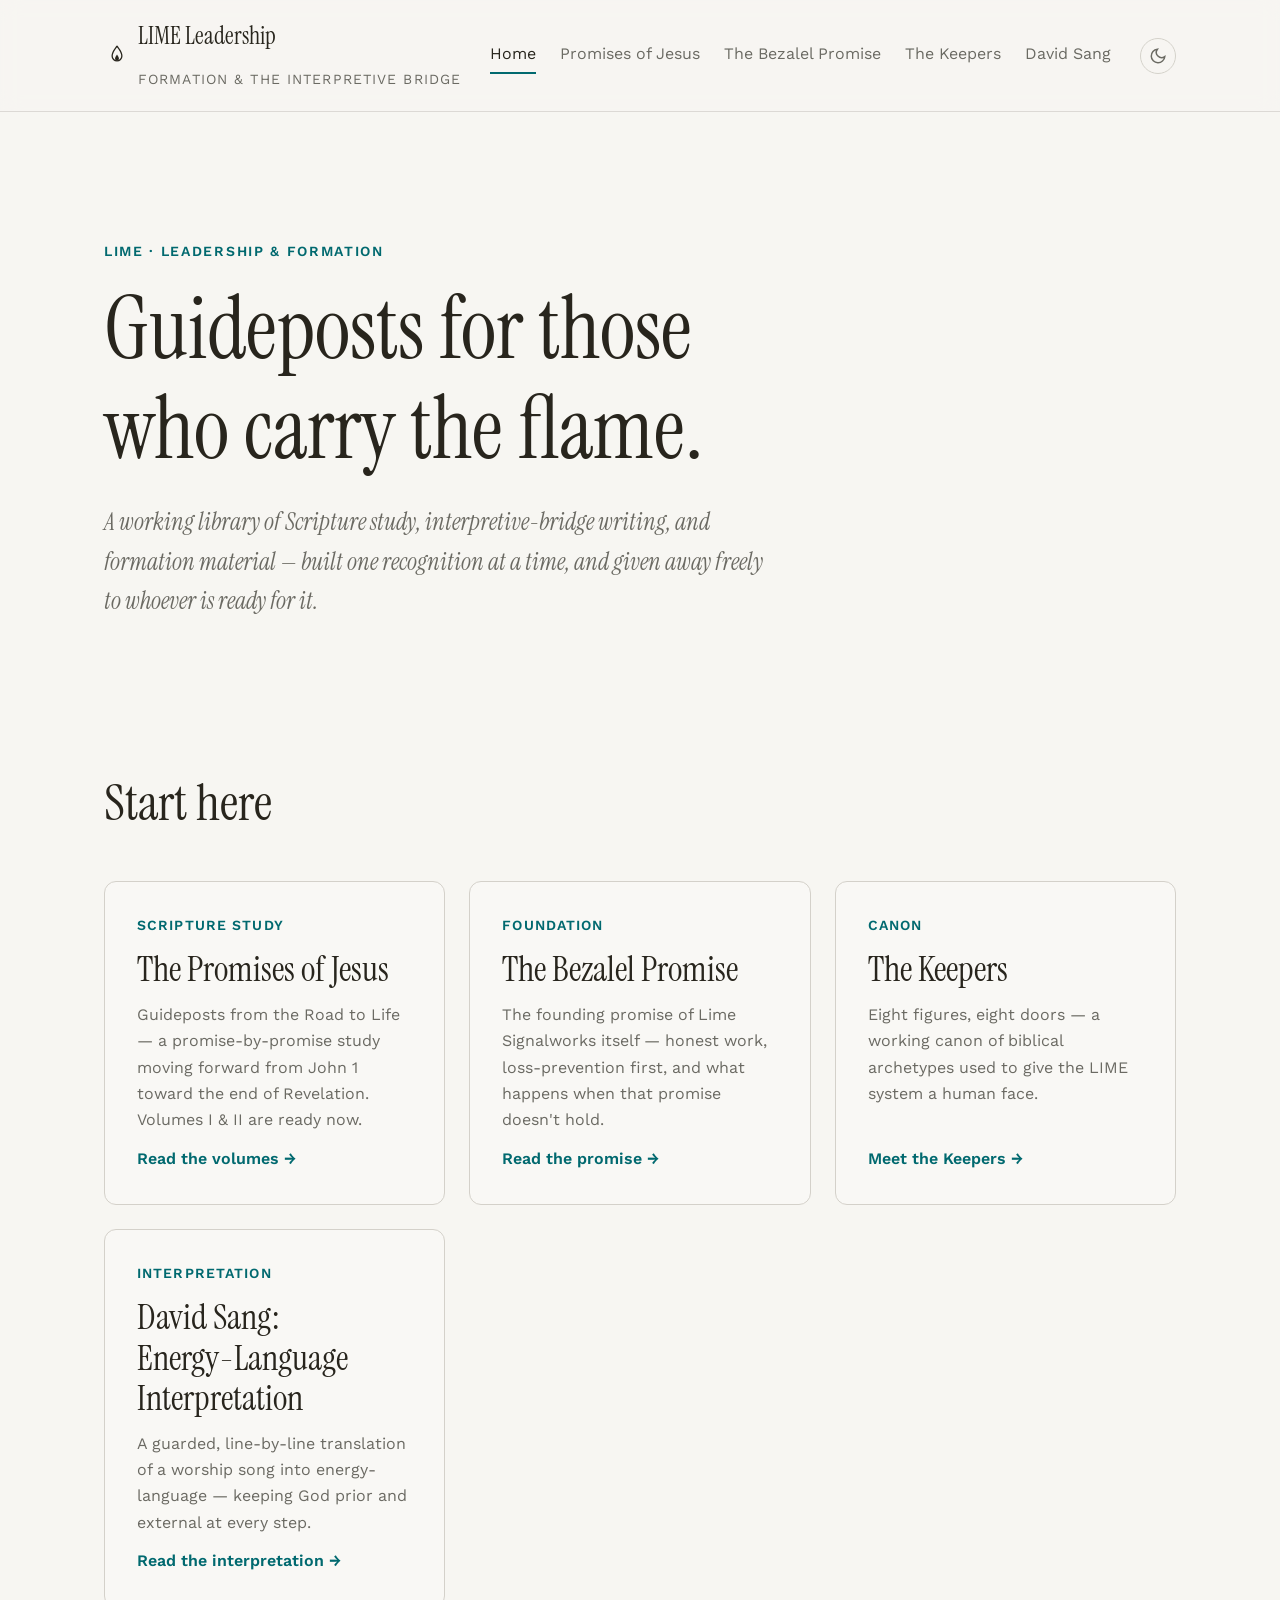
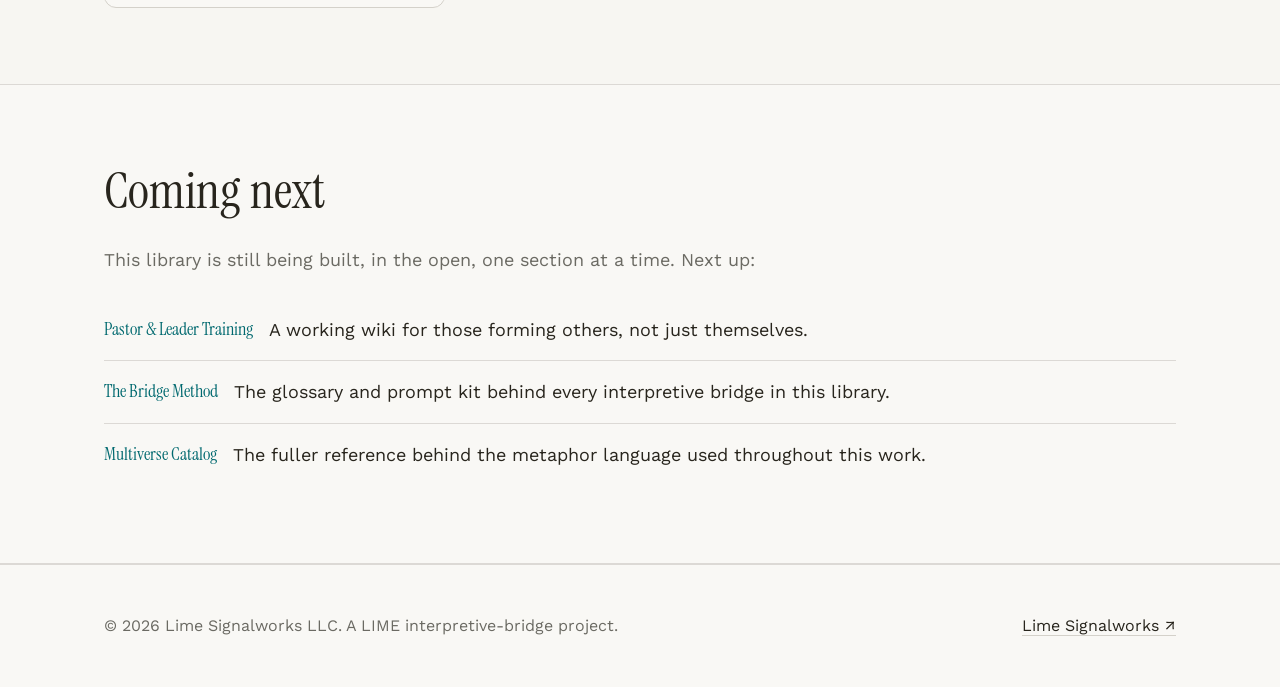
==== index.html @ a807c1ee "Initial LIME Leadership site: home, Promises of Jesus, Bezalel Promise, Keepers, David Sang interpre" ====
<!doctype html>
<html lang="en">
<head>
<meta charset="utf-8" />
<meta name="viewport" content="width=device-width, initial-scale=1" />
<title>LIME Leadership — Formation &amp; the Interpretive Bridge</title>
<meta name="description" content="A working library of Scripture study, interpretive-bridge writing, and formation material from Lime Signalworks." />
<meta name="robots" content="index, follow" />
<meta name="color-scheme" content="light dark" />
<link rel="icon" href="data:image/svg+xml,%3Csvg xmlns='http://www.w3.org/2000/svg' viewBox='0 0 32 32'%3E%3Crect width='32' height='32' rx='6' fill='%2301696f'/%3E%3Cpath d='M16 6c-2.6 3.4-5.2 6-5.2 10.2a5.2 5.2 0 0 0 10.4 0C21.2 12 18.6 9.4 16 6z' fill='%23f7f6f2'/%3E%3C/svg%3E" />
<link rel="preconnect" href="https://fonts.googleapis.com" />
<link rel="preconnect" href="https://fonts.gstatic.com" crossorigin />
<link href="https://fonts.googleapis.com/css2?family=Instrument+Serif:ital@0;1&family=Work+Sans:ital,wght@0,300..700;1,300..700&display=swap" rel="stylesheet" />
<link rel="stylesheet" href="./assets/css/style.css" />
</head>
<body>
<a class="sr-only" href="#main">Skip to content</a>
<header class="site-header">
  <div class="wrap bar">
    <a class="wordmark" href="./">
      <svg width="26" height="26" viewBox="0 0 32 32" fill="none" aria-hidden="true">
<path d="M16 4c-3 4-6 7-6 12a6 6 0 0 0 12 0c0-5-3-8-6-12z" stroke="currentColor" stroke-width="1.6" stroke-linejoin="round"/>
<path d="M16 14c-1.4 2-2.4 3.4-2.4 5.4a2.4 2.4 0 0 0 4.8 0c0-2-1-3.4-2.4-5.4z" fill="currentColor"/>
</svg>
      <span>LIME Leadership<br><span class="sub">Formation &amp; the Interpretive Bridge</span></span>
    </a>
    <nav class="site-nav" aria-label="Primary">
        <a href="./" aria-current="page">Home</a>
        <a href="./promises/">Promises of Jesus</a>
        <a href="./bezalel-promise/">The Bezalel Promise</a>
        <a href="./keepers/">The Keepers</a>
        <a href="./david-sang/">David Sang</a>
    </nav>
    <button class="theme-toggle" data-theme-toggle type="button" aria-label="Switch to dark mode"></button>
  </div>
</header>
<main id="main">

<section class="hero">
  <div class="wrap">
    <p class="eyebrow">LIME &middot; Leadership &amp; Formation</p>
    <h1>Guideposts for those<br>who carry the flame.</h1>
    <p class="lede">A working library of Scripture study, interpretive-bridge writing, and formation material &mdash; built one recognition at a time, and given away freely to whoever is ready for it.</p>
  </div>
</section>

<section>
  <div class="wrap">
    <h2 class="section-title">Start here</h2>
    <div class="card-grid">
      <a class="card" href="promises/">
        <span class="tag">Scripture Study</span>
        <h3>The Promises of Jesus</h3>
        <p>Guideposts from the Road to Life &mdash; a promise-by-promise study moving forward from John 1 toward the end of Revelation. Volumes I &amp; II are ready now.</p>
        <span class="go">Read the volumes &rarr;</span>
      </a>
      <a class="card" href="bezalel-promise/">
        <span class="tag">Foundation</span>
        <h3>The Bezalel Promise</h3>
        <p>The founding promise of Lime Signalworks itself &mdash; honest work, loss-prevention first, and what happens when that promise doesn't hold.</p>
        <span class="go">Read the promise &rarr;</span>
      </a>
      <a class="card" href="keepers/">
        <span class="tag">Canon</span>
        <h3>The Keepers</h3>
        <p>Eight figures, eight doors &mdash; a working canon of biblical archetypes used to give the LIME system a human face.</p>
        <span class="go">Meet the Keepers &rarr;</span>
      </a>
      <a class="card" href="david-sang/">
        <span class="tag">Interpretation</span>
        <h3>David Sang: Energy-Language Interpretation</h3>
        <p>A guarded, line-by-line translation of a worship song into energy-language &mdash; keeping God prior and external at every step.</p>
        <span class="go">Read the interpretation &rarr;</span>
      </a>
    </div>
  </div>
</section>

<section class="alt">
  <div class="wrap">
    <h2 class="section-title">Coming next</h2>
    <p style="color:var(--color-text-muted); max-width:60ch;">This library is still being built, in the open, one section at a time. Next up:</p>
    <ul class="roadmap">
      <li><span class="vol">Pastor &amp; Leader Training</span><span>A working wiki for those forming others, not just themselves.</span></li>
      <li><span class="vol">The Bridge Method</span><span>The glossary and prompt kit behind every interpretive bridge in this library.</span></li>
      <li><span class="vol">Multiverse Catalog</span><span>The fuller reference behind the metaphor language used throughout this work.</span></li>
    </ul>
  </div>
</section>

</main>
<footer class="site-footer">
  <div class="wrap foot-grid">
    <p>&copy; 2026 Lime Signalworks LLC. A LIME interpretive-bridge project.</p>
    <p><a class="sibling-link" href="https://limesignalworks.com" rel="noopener noreferrer">Lime Signalworks<span aria-hidden="true"> &#8599;</span></a></p>
  </div>
</footer>
<script src="./assets/js/theme.js"></script>
</body>
</html>
---- assets/css/style.css ----
/* ========== Design tokens ========== */
:root, [data-theme="light"] {
  --color-bg: #f7f6f2;
  --color-surface: #f9f8f5;
  --color-surface-2: #fbfbf9;
  --color-surface-offset: #f3f0ec;
  --color-border: #d4d1ca;
  --color-divider: #dcd9d5;
  --color-text: #28251d;
  --color-text-muted: #6b6a63;
  --color-text-faint: #bab9b4;
  --color-text-inverse: #f9f8f4;
  --color-primary: #01696f;
  --color-primary-hover: #0c4e54;
  --color-primary-highlight: #cedcd8;
  --shadow-sm: 0 1px 2px oklch(0.2 0.01 80 / 0.06);
  --shadow-md: 0 4px 12px oklch(0.2 0.01 80 / 0.08);
  --radius-sm: 0.375rem;
  --radius-md: 0.5rem;
  --radius-lg: 0.75rem;
  --transition-interactive: 180ms cubic-bezier(0.16,1,0.3,1);
  --content-narrow: 640px;
  --content-default: 780px;
  --content-wide: 1120px;
  --font-display: 'Instrument Serif', Georgia, serif;
  --font-body: 'Work Sans', 'Helvetica Neue', sans-serif;
}
[data-theme="dark"] {
  --color-bg: #171614;
  --color-surface: #1c1b19;
  --color-surface-2: #201f1d;
  --color-surface-offset: #1d1c1a;
  --color-border: #393836;
  --color-divider: #262523;
  --color-text: #cdccca;
  --color-text-muted: #979691;
  --color-text-faint: #5a5957;
  --color-text-inverse: #2b2a28;
  --color-primary: #4f98a3;
  --color-primary-hover: #6bb0bb;
  --color-primary-highlight: #313b3b;
  --shadow-sm: 0 1px 2px oklch(0 0 0 / 0.3);
  --shadow-md: 0 4px 12px oklch(0 0 0 / 0.35);
}

:root {
  --text-xs: clamp(0.75rem, 0.7rem + 0.25vw, 0.875rem);
  --text-sm: clamp(0.875rem, 0.8rem + 0.35vw, 1rem);
  --text-base: clamp(1rem, 0.95rem + 0.25vw, 1.125rem);
  --text-lg: clamp(1.125rem, 1rem + 0.75vw, 1.5rem);
  --text-xl: clamp(1.5rem, 1.2rem + 1.25vw, 2.25rem);
  --text-2xl: clamp(2rem, 1.2rem + 2.5vw, 3.25rem);
  --text-hero: clamp(2.75rem, 1rem + 5.5vw, 5.5rem);
  --space-1: .25rem; --space-2: .5rem; --space-3: .75rem; --space-4: 1rem;
  --space-5: 1.25rem; --space-6: 1.5rem; --space-8: 2rem; --space-10: 2.5rem;
  --space-12: 3rem; --space-16: 4rem; --space-20: 5rem; --space-24: 6rem; --space-32: 8rem;
}

/* ========== Base ========== */
*, *::before, *::after { box-sizing: border-box; margin: 0; padding: 0; }
html {
  -webkit-font-smoothing: antialiased;
  text-rendering: optimizeLegibility;
  scroll-behavior: smooth;
  scroll-padding-top: var(--space-16);
}
body {
  min-height: 100dvh;
  line-height: 1.65;
  font-family: var(--font-body);
  font-size: var(--text-base);
  color: var(--color-text);
  background-color: var(--color-bg);
}
img, svg { display: block; max-width: 100%; }
h1, h2, h3, h4 { text-wrap: balance; line-height: 1.15; font-weight: 400; }
p, li { text-wrap: pretty; }
a { color: var(--color-primary); }
::selection { background: color-mix(in oklab, var(--color-primary) 25%, transparent); }
:focus-visible { outline: 2px solid var(--color-primary); outline-offset: 3px; border-radius: var(--radius-sm); }
@media (prefers-reduced-motion: reduce) {
  *, *::before, *::after { animation-duration: .01ms !important; transition-duration: .01ms !important; scroll-behavior: auto !important; }
}
.sr-only { position: absolute; width: 1px; height: 1px; padding: 0; margin: -1px; overflow: hidden; clip: rect(0,0,0,0); white-space: nowrap; border-width: 0; }

/* ========== Layout shell ========== */
.wrap { max-width: var(--content-wide); margin-inline: auto; padding-inline: var(--space-6); }
.prose-wrap { max-width: var(--content-default); margin-inline: auto; padding-inline: var(--space-6); }

header.site-header {
  position: sticky; top: 0; z-index: 50;
  background: color-mix(in oklab, var(--color-bg) 90%, transparent);
  backdrop-filter: blur(10px);
  border-bottom: 1px solid var(--color-divider);
}
.site-header .bar {
  display: flex; align-items: center; justify-content: space-between;
  padding-block: var(--space-4);
}
.wordmark { display: flex; align-items: center; gap: var(--space-2); font-family: var(--font-display); font-size: var(--text-lg); color: var(--color-text); text-decoration: none; }
.wordmark svg { flex-shrink: 0; }
.wordmark .sub { color: var(--color-text-muted); font-family: var(--font-body); font-size: var(--text-xs); text-transform: uppercase; letter-spacing: .08em; }

nav.site-nav { display: flex; gap: var(--space-6); flex-wrap: wrap; }
nav.site-nav a {
  font-size: var(--text-sm); text-decoration: none; color: var(--color-text-muted);
  padding-block: var(--space-1);
  border-bottom: 2px solid transparent;
}
nav.site-nav a:hover, nav.site-nav a[aria-current="page"] { color: var(--color-text); border-color: var(--color-primary); }

button.theme-toggle {
  background: none; border: 1px solid var(--color-border); border-radius: var(--radius-full, 999px);
  width: 36px; height: 36px; display: flex; align-items: center; justify-content: center;
  color: var(--color-text-muted); cursor: pointer; transition: var(--transition-interactive);
}
button.theme-toggle:hover { border-color: var(--color-primary); color: var(--color-primary); }

/* ========== Hero ========== */
.hero { padding-block: clamp(var(--space-16), 10vw, var(--space-32)) clamp(var(--space-12), 6vw, var(--space-20)); }
.hero .eyebrow { font-size: var(--text-xs); text-transform: uppercase; letter-spacing: .12em; color: var(--color-primary); font-weight: 600; margin-bottom: var(--space-4); }
.hero h1 { font-family: var(--font-display); font-size: var(--text-hero); max-width: 16ch; }
.hero p.lede { font-size: var(--text-lg); color: var(--color-text-muted); max-width: 60ch; margin-top: var(--space-6); font-family: var(--font-display); font-style: italic; }

/* ========== Cards / grid ========== */
.card-grid { display: grid; grid-template-columns: repeat(auto-fit, minmax(260px, 1fr)); gap: var(--space-6); margin-top: var(--space-12); }
.card {
  background: var(--color-surface); border: 1px solid var(--color-border); border-radius: var(--radius-lg);
  padding: var(--space-8); display: flex; flex-direction: column; gap: var(--space-3);
  text-decoration: none; color: var(--color-text); transition: var(--transition-interactive);
}
.card:hover { border-color: var(--color-primary); box-shadow: var(--shadow-md); transform: translateY(-2px); }
.card .tag { font-size: var(--text-xs); text-transform: uppercase; letter-spacing: .08em; color: var(--color-primary); font-weight: 600; }
.card h3 { font-family: var(--font-display); font-size: var(--text-xl); }
.card p { color: var(--color-text-muted); font-size: var(--text-sm); }
.card .go { margin-top: auto; font-size: var(--text-sm); font-weight: 600; color: var(--color-primary); }
.card.dim { opacity: .55; }
.card.dim:hover { transform: none; box-shadow: none; border-color: var(--color-border); }

/* ========== Sections ========== */
section { padding-block: clamp(var(--space-12), 6vw, var(--space-24)); }
section.alt { background: var(--color-surface); border-top: 1px solid var(--color-divider); border-bottom: 1px solid var(--color-divider); }
h2.section-title { font-family: var(--font-display); font-size: var(--text-2xl); margin-bottom: var(--space-6); }
h3.sub-title { font-family: var(--font-display); font-size: var(--text-xl); margin-top: var(--space-10); margin-bottom: var(--space-3); color: var(--color-primary); }

.byline { display: flex; gap: var(--space-3); align-items: center; color: var(--color-text-muted); font-size: var(--text-sm); margin-bottom: var(--space-8); }
.byline .dot { width: 4px; height: 4px; border-radius: 999px; background: var(--color-text-faint); }

/* Long-form prose */
.prose { font-size: var(--text-base); }
.prose p { margin-block: var(--space-4); max-width: 68ch; }
.prose blockquote {
  margin-block: var(--space-6); padding: var(--space-5) var(--space-6);
  background: var(--color-surface); border-left: 3px solid var(--color-primary);
  border-radius: var(--radius-sm); font-style: italic; color: var(--color-text);
}
.prose blockquote p { margin: 0; }

/* Promise / entry cards used on multiple pages */
.entry { border-top: 1px solid var(--color-divider); padding-block: var(--space-10); }
.entry:first-of-type { border-top: none; padding-top: 0; }
.entry .num { font-family: var(--font-display); color: var(--color-primary); font-size: var(--text-sm); }
.entry h3 { font-family: var(--font-display); font-size: var(--text-xl); margin-top: var(--space-1); }
.entry .ref { color: var(--color-text-muted); font-style: italic; font-size: var(--text-sm); margin-bottom: var(--space-4); }
.entry .label { font-size: var(--text-xs); text-transform: uppercase; letter-spacing: .08em; color: var(--color-primary); font-weight: 600; margin-top: var(--space-4); margin-bottom: var(--space-2); }
.entry .cross { font-size: var(--text-sm); color: var(--color-text-muted); font-style: italic; }

/* Volume download card */
.volume-card {
  display: grid; grid-template-columns: 1fr auto; gap: var(--space-6); align-items: center;
  background: var(--color-surface); border: 1px solid var(--color-border); border-radius: var(--radius-lg);
  padding: var(--space-8); margin-block: var(--space-6);
}
.volume-card h3 { font-family: var(--font-display); font-size: var(--text-xl); }
.volume-card p { color: var(--color-text-muted); font-size: var(--text-sm); margin-top: var(--space-2); }
@media (max-width: 640px) { .volume-card { grid-template-columns: 1fr; } }

.btn {
  display: inline-flex; align-items: center; gap: var(--space-2);
  background: var(--color-primary); color: var(--color-text-inverse); text-decoration: none;
  padding: var(--space-3) var(--space-6); border-radius: var(--radius-md); font-size: var(--text-sm); font-weight: 600;
  white-space: nowrap; transition: var(--transition-interactive);
}
.btn:hover { background: var(--color-primary-hover); }
.btn.ghost { background: transparent; border: 1px solid var(--color-border); color: var(--color-text); }
.btn.ghost:hover { border-color: var(--color-primary); color: var(--color-primary); }

/* Table (Keepers) */
.keepers-table { width: 100%; border-collapse: collapse; margin-top: var(--space-6); font-size: var(--text-sm); }
.keepers-table th, .keepers-table td { text-align: left; padding: var(--space-3) var(--space-4); border-bottom: 1px solid var(--color-divider); vertical-align: top; }
.keepers-table th { font-size: var(--text-xs); text-transform: uppercase; letter-spacing: .06em; color: var(--color-text-muted); font-weight: 600; }
.keepers-table td.keeper-name { font-family: var(--font-display); font-size: var(--text-base); color: var(--color-primary); }
@media (max-width: 720px) {
  .keepers-table thead { display: none; }
  .keepers-table, .keepers-table tbody, .keepers-table tr, .keepers-table td { display: block; width: 100%; }
  .keepers-table tr { border-bottom: 1px solid var(--color-divider); padding-block: var(--space-4); }
  .keepers-table td { border-bottom: none; padding: var(--space-1) 0; }
  .keepers-table td::before { content: attr(data-label); display: block; font-size: var(--text-xs); text-transform: uppercase; color: var(--color-text-muted); letter-spacing: .06em; margin-bottom: 2px; }
}

/* Guardrail / callout box */
.callout {
  background: var(--color-primary-highlight); border: 1px solid color-mix(in oklab, var(--color-primary) 30%, transparent);
  border-radius: var(--radius-lg); padding: var(--space-6); margin-block: var(--space-8);
  font-size: var(--text-sm); color: var(--color-text);
}
.callout .label { font-weight: 700; color: var(--color-primary); text-transform: uppercase; font-size: var(--text-xs); letter-spacing: .08em; margin-bottom: var(--space-2); }

/* Interpretation pair (David Sang) */
.pair { border-top: 1px solid var(--color-divider); padding-block: var(--space-8); }
.pair:first-of-type { border-top: none; }
.pair .pair-num { font-family: var(--font-display); font-size: var(--text-lg); color: var(--color-primary); }
.pair h3 { font-family: var(--font-display); font-size: var(--text-lg); margin-top: var(--space-1); margin-bottom: var(--space-4); }
.pair-grid { display: grid; grid-template-columns: 1fr 1fr; gap: var(--space-6); }
@media (max-width: 720px) { .pair-grid { grid-template-columns: 1fr; } }
.pair-col .label { font-size: var(--text-xs); text-transform: uppercase; letter-spacing: .08em; color: var(--color-text-muted); font-weight: 600; margin-bottom: var(--space-2); }
.pair-col.original p { font-style: italic; color: var(--color-text-muted); }
.pair-col.energy .label { color: var(--color-primary); }

/* Roadmap list */
.roadmap { list-style: none; margin-top: var(--space-6); }
.roadmap li { display: flex; gap: var(--space-4); padding-block: var(--space-4); border-top: 1px solid var(--color-divider); }
.roadmap li:first-child { border-top: none; }
.roadmap .vol { font-family: var(--font-display); color: var(--color-primary); min-width: 6rem; }

/* Footer */
footer.site-footer { border-top: 1px solid var(--color-divider); padding-block: var(--space-12); background: var(--color-surface); }
footer.site-footer .foot-grid { display: flex; justify-content: space-between; gap: var(--space-8); flex-wrap: wrap; }
footer.site-footer p { color: var(--color-text-muted); font-size: var(--text-sm); }
footer.site-footer a.sibling-link { color: var(--color-text); font-size: var(--text-sm); text-decoration: none; border-bottom: 1px solid var(--color-border); }
footer.site-footer a.sibling-link:hover { color: var(--color-primary); border-color: var(--color-primary); }
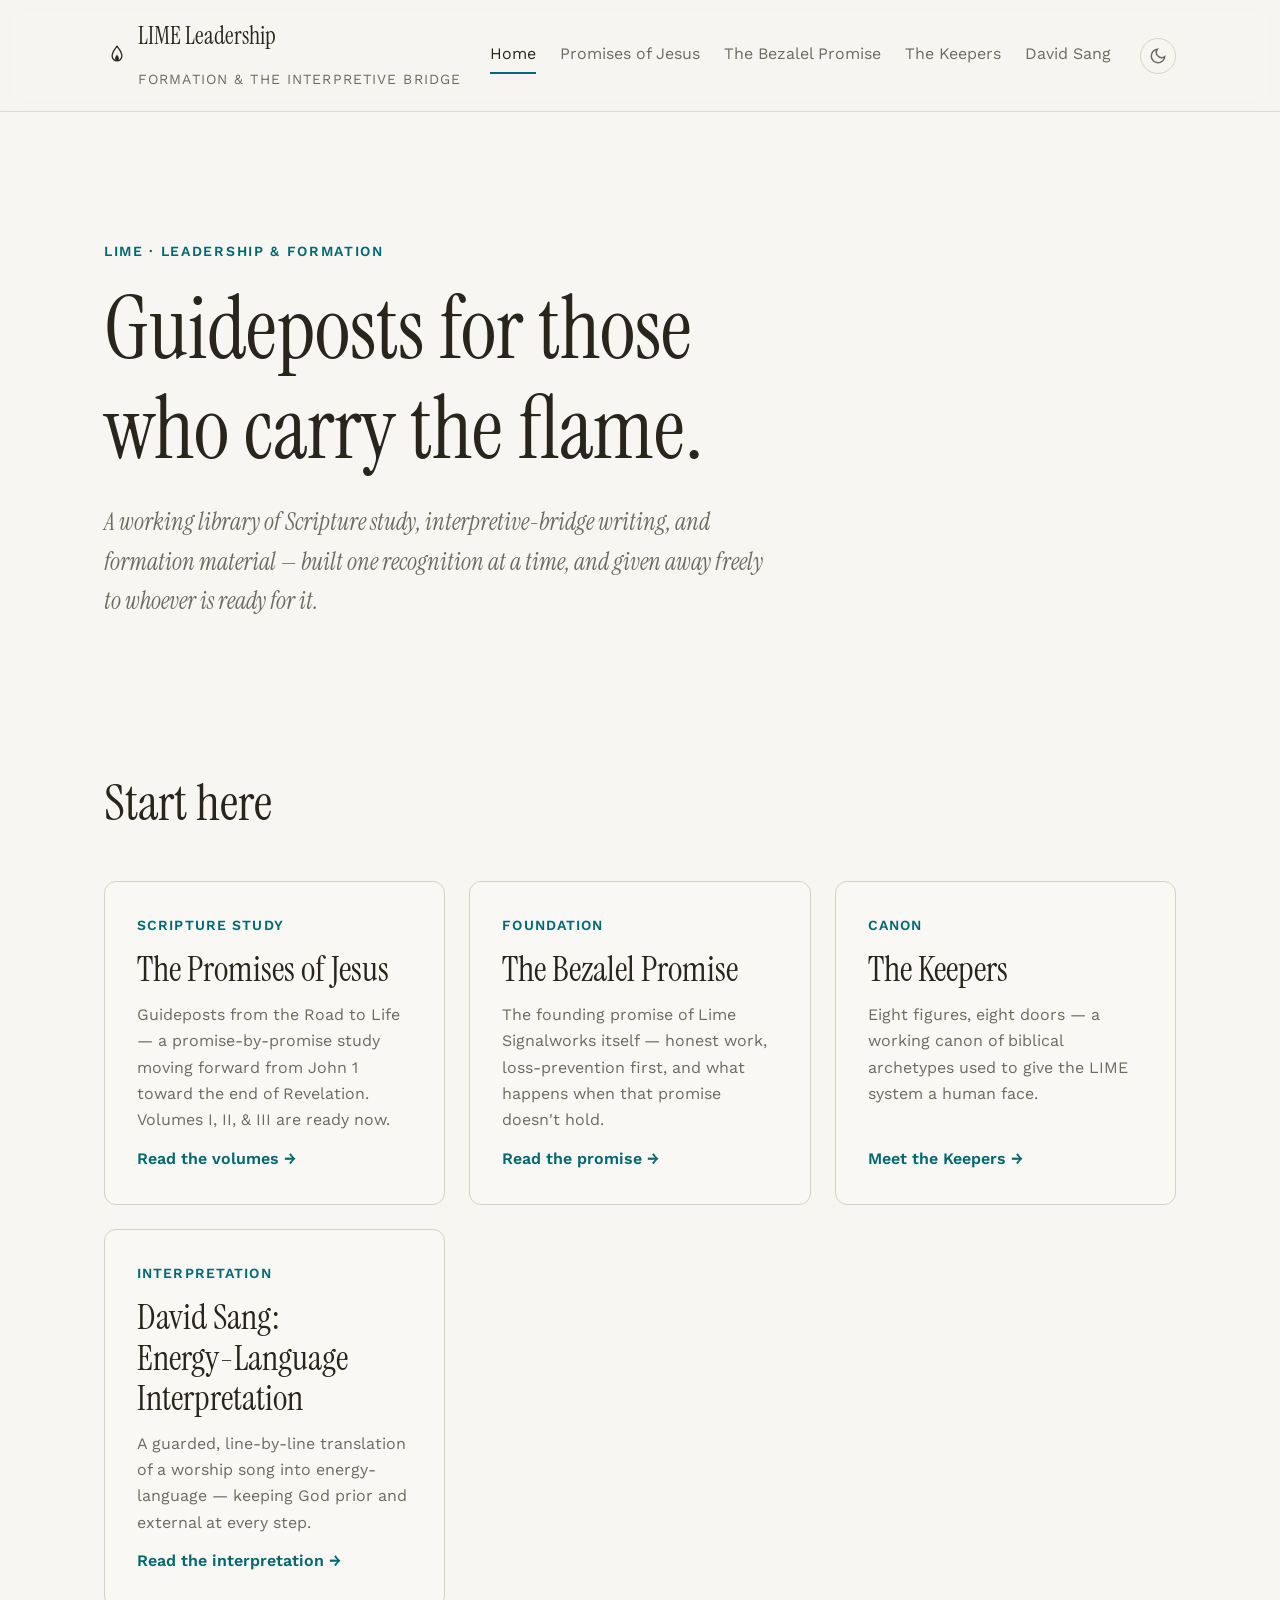
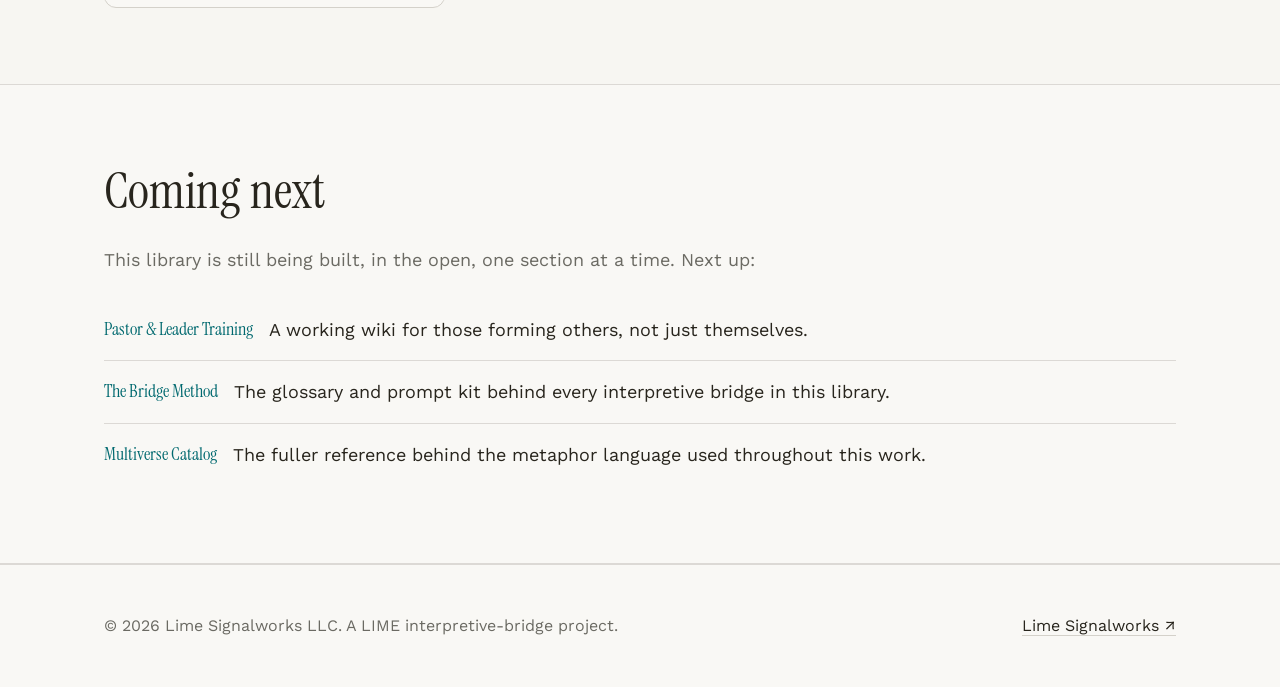
==== commit 98763421: "Add Volume III (Synoptic Gospels and Acts) to the Promises of Jesus series" ====
--- a/index.html
+++ b/index.html
@@ -51,7 +51,7 @@
       <a class="card" href="promises/">
         <span class="tag">Scripture Study</span>
         <h3>The Promises of Jesus</h3>
-        <p>Guideposts from the Road to Life &mdash; a promise-by-promise study moving forward from John 1 toward the end of Revelation. Volumes I &amp; II are ready now.</p>
+        <p>Guideposts from the Road to Life &mdash; a promise-by-promise study moving forward from John 1 toward the end of Revelation. Volumes I, II, &amp; III are ready now.</p>
         <span class="go">Read the volumes &rarr;</span>
       </a>
       <a class="card" href="bezalel-promise/">
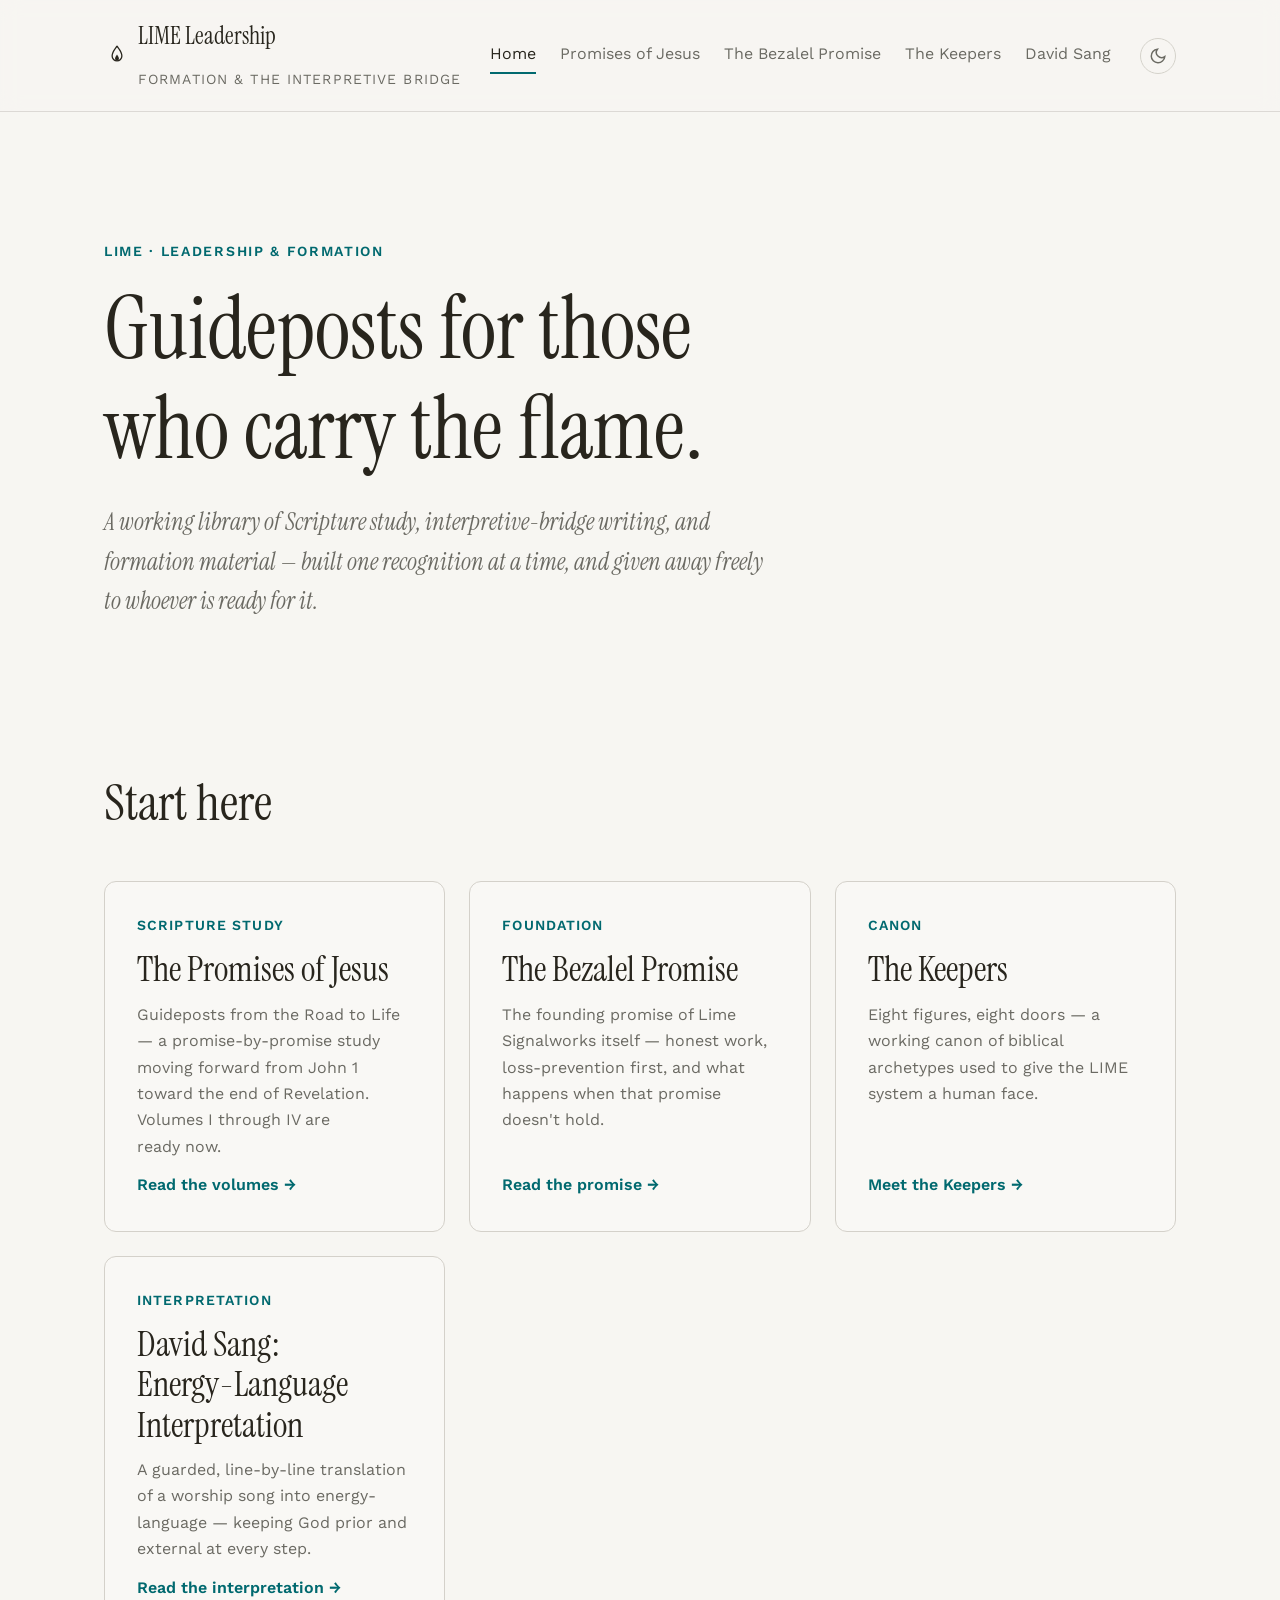
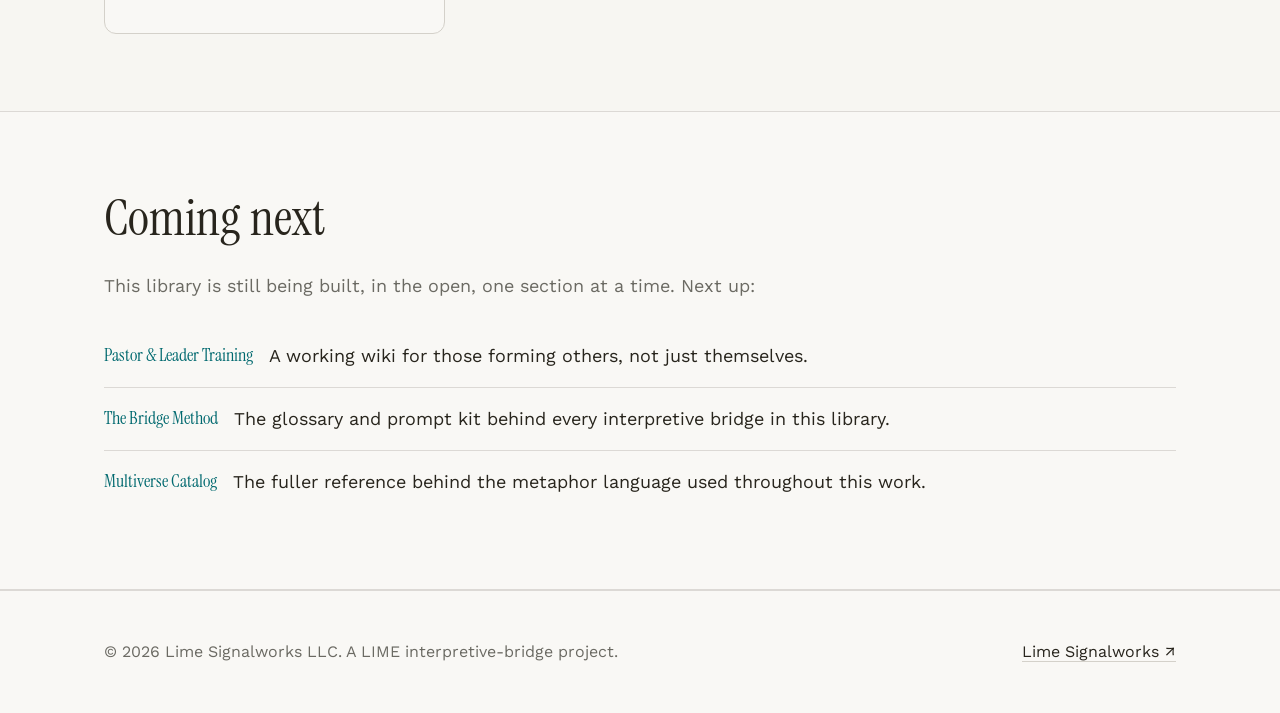
==== commit b492b993: "Add Volume IV (The Epistles) to the Promises of Jesus series" ====
--- a/index.html
+++ b/index.html
@@ -51,7 +51,7 @@
       <a class="card" href="promises/">
         <span class="tag">Scripture Study</span>
         <h3>The Promises of Jesus</h3>
-        <p>Guideposts from the Road to Life &mdash; a promise-by-promise study moving forward from John 1 toward the end of Revelation. Volumes I, II, &amp; III are ready now.</p>
+        <p>Guideposts from the Road to Life &mdash; a promise-by-promise study moving forward from John 1 toward the end of Revelation. Volumes I through IV are ready now.</p>
         <span class="go">Read the volumes &rarr;</span>
       </a>
       <a class="card" href="bezalel-promise/">
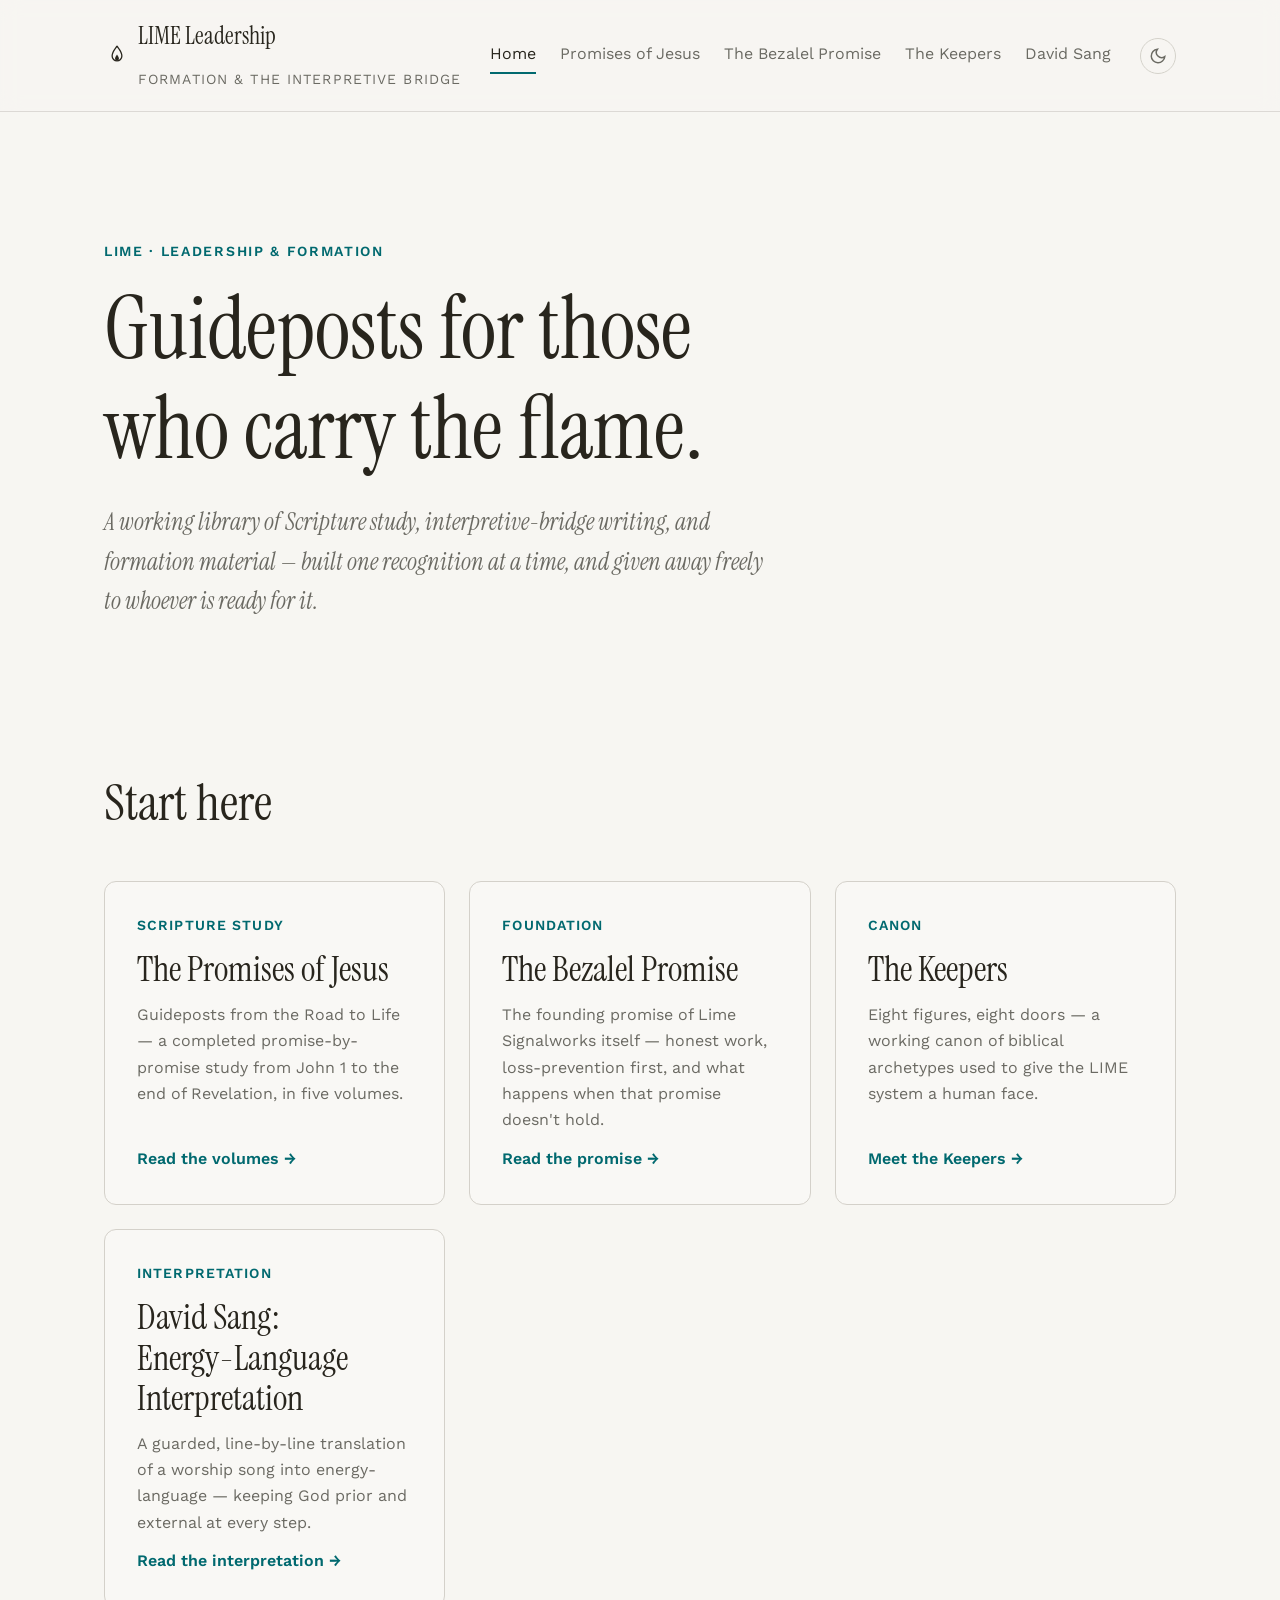
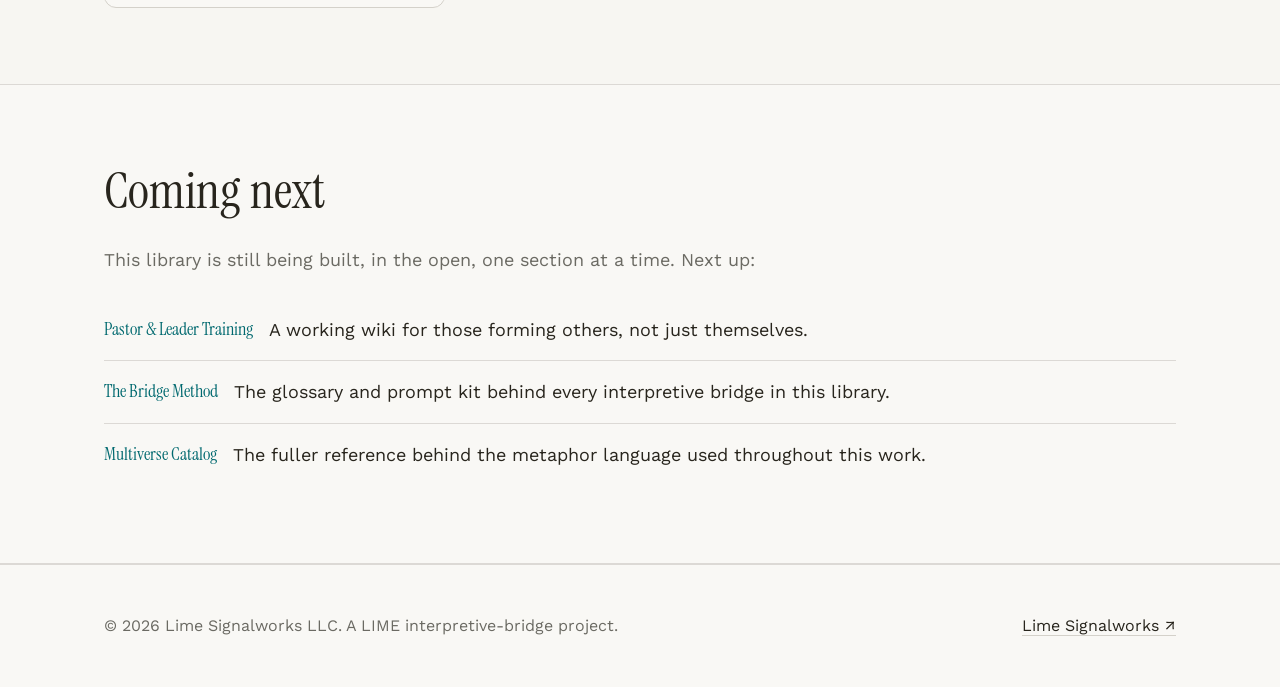
==== commit 337d190a: "Add Volume V (Revelation) — completes the Promises of Jesus series" ====
--- a/index.html
+++ b/index.html
@@ -51,7 +51,7 @@
       <a class="card" href="promises/">
         <span class="tag">Scripture Study</span>
         <h3>The Promises of Jesus</h3>
-        <p>Guideposts from the Road to Life &mdash; a promise-by-promise study moving forward from John 1 toward the end of Revelation. Volumes I through IV are ready now.</p>
+        <p>Guideposts from the Road to Life &mdash; a completed promise-by-promise study from John 1 to the end of Revelation, in five volumes.</p>
         <span class="go">Read the volumes &rarr;</span>
       </a>
       <a class="card" href="bezalel-promise/">
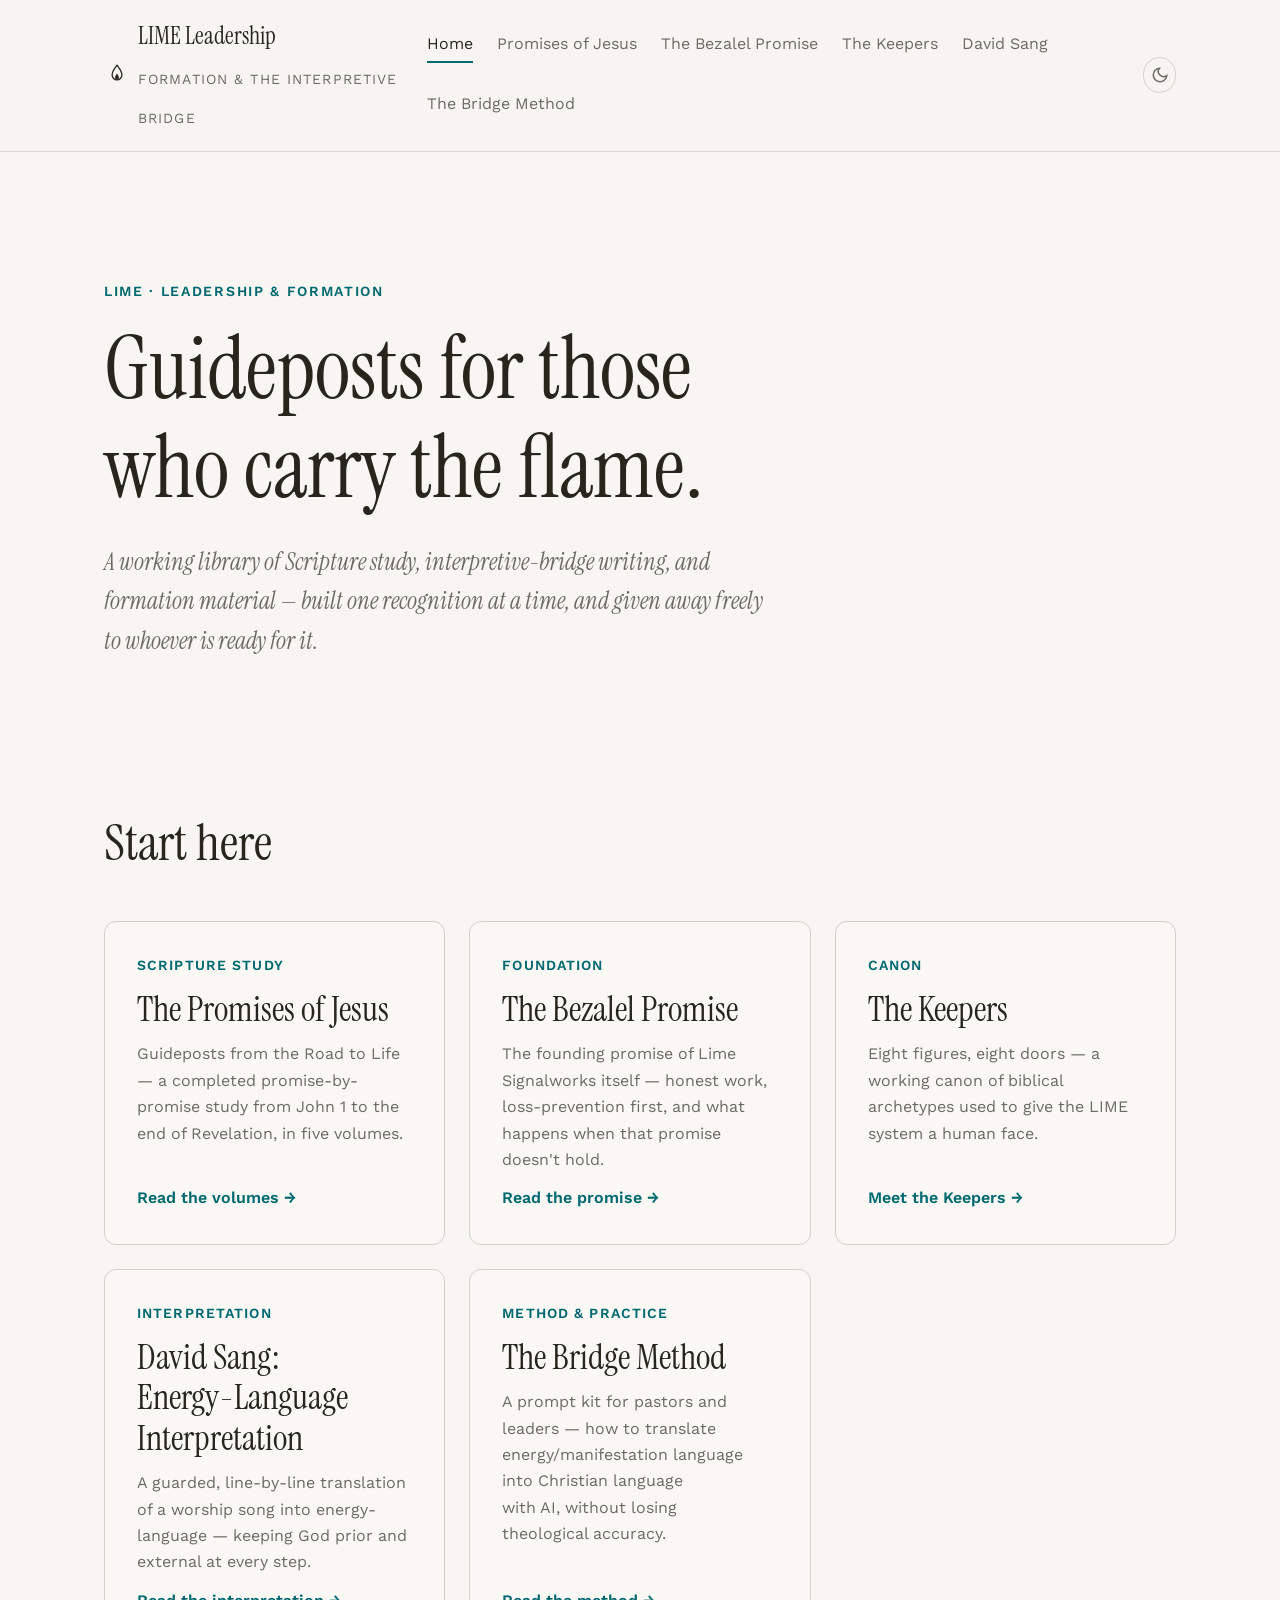
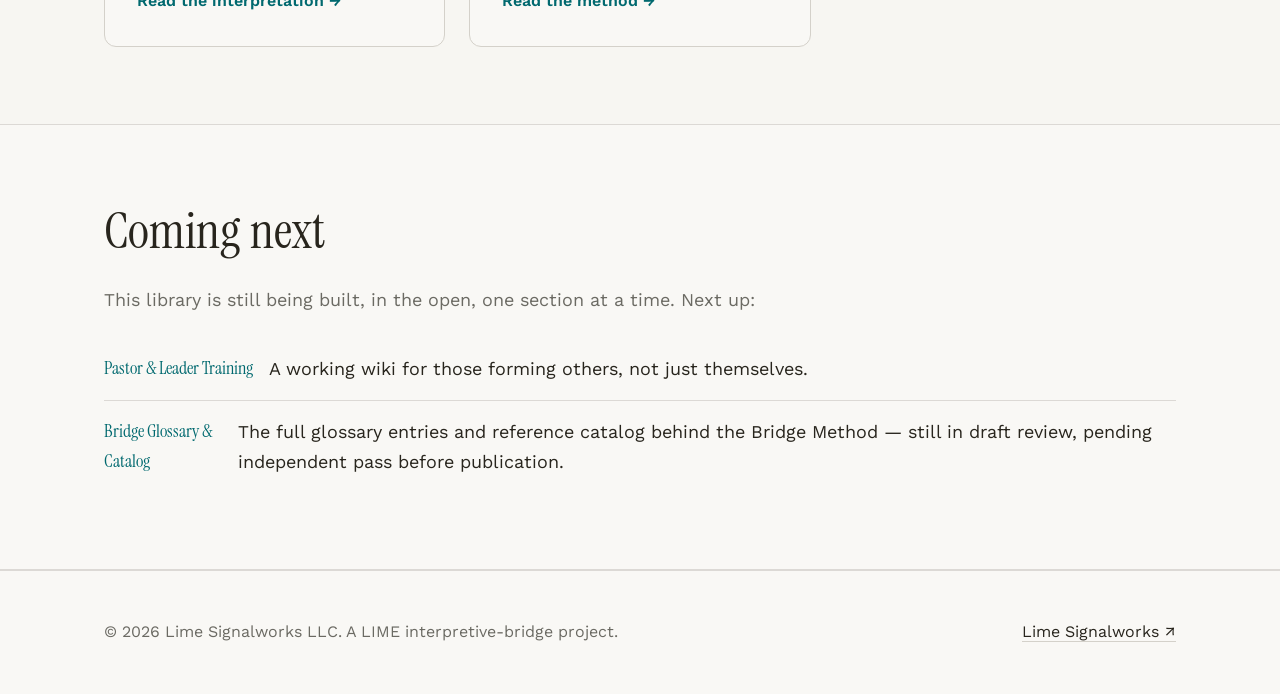
==== commit 228de344: "Add The Bridge Method page (prompt kit for pastors and leaders) Sourced from LIME_Bridge_Method_Past" ====
--- a/index.html
+++ b/index.html
@@ -30,6 +30,7 @@
         <a href="./bezalel-promise/">The Bezalel Promise</a>
         <a href="./keepers/">The Keepers</a>
         <a href="./david-sang/">David Sang</a>
+        <a href="./bridge-method/">The Bridge Method</a>
     </nav>
     <button class="theme-toggle" data-theme-toggle type="button" aria-label="Switch to dark mode"></button>
   </div>
@@ -72,6 +73,12 @@
         <p>A guarded, line-by-line translation of a worship song into energy-language &mdash; keeping God prior and external at every step.</p>
         <span class="go">Read the interpretation &rarr;</span>
       </a>
+      <a class="card" href="bridge-method/">
+        <span class="tag">Method &amp; Practice</span>
+        <h3>The Bridge Method</h3>
+        <p>A prompt kit for pastors and leaders &mdash; how to translate energy/manifestation language into Christian language with AI, without losing theological accuracy.</p>
+        <span class="go">Read the method &rarr;</span>
+      </a>
     </div>
   </div>
 </section>
@@ -82,8 +89,7 @@
     <p style="color:var(--color-text-muted); max-width:60ch;">This library is still being built, in the open, one section at a time. Next up:</p>
     <ul class="roadmap">
       <li><span class="vol">Pastor &amp; Leader Training</span><span>A working wiki for those forming others, not just themselves.</span></li>
-      <li><span class="vol">The Bridge Method</span><span>The glossary and prompt kit behind every interpretive bridge in this library.</span></li>
-      <li><span class="vol">Multiverse Catalog</span><span>The fuller reference behind the metaphor language used throughout this work.</span></li>
+      <li><span class="vol">Bridge Glossary &amp; Catalog</span><span>The full glossary entries and reference catalog behind the Bridge Method &mdash; still in draft review, pending independent pass before publication.</span></li>
     </ul>
   </div>
 </section>
--- a/assets/css/style.css
+++ b/assets/css/style.css
@@ -206,6 +206,14 @@
 }
 .callout .label { font-weight: 700; color: var(--color-primary); text-transform: uppercase; font-size: var(--text-xs); letter-spacing: .08em; margin-bottom: var(--space-2); }
 
+/* Copy-paste prompt block (Bridge Method) */
+.prompt-box { background: var(--color-surface-offset); border: 1px solid var(--color-divider); border-radius: var(--radius-md); padding: var(--space-5); margin-block: var(--space-4); }
+.prompt-box .prompt-label { font-family: var(--font-display); font-style: italic; color: var(--color-primary); margin-bottom: var(--space-2); font-size: var(--text-base); }
+.prompt-box pre { white-space: pre-wrap; font-family: ui-monospace, "SF Mono", Consolas, monospace; font-size: var(--text-sm); line-height: 1.6; color: var(--color-text); margin: 0; }
+.generic-table { width: 100%; border-collapse: collapse; margin-block: var(--space-6); font-size: var(--text-sm); }
+.generic-table th, .generic-table td { text-align: left; padding: var(--space-3) var(--space-4); border-bottom: 1px solid var(--color-divider); vertical-align: top; }
+.generic-table th { background: var(--color-primary); color: #fff; font-size: var(--text-xs); text-transform: uppercase; letter-spacing: .06em; }
+
 /* Interpretation pair (David Sang) */
 .pair { border-top: 1px solid var(--color-divider); padding-block: var(--space-8); }
 .pair:first-of-type { border-top: none; }
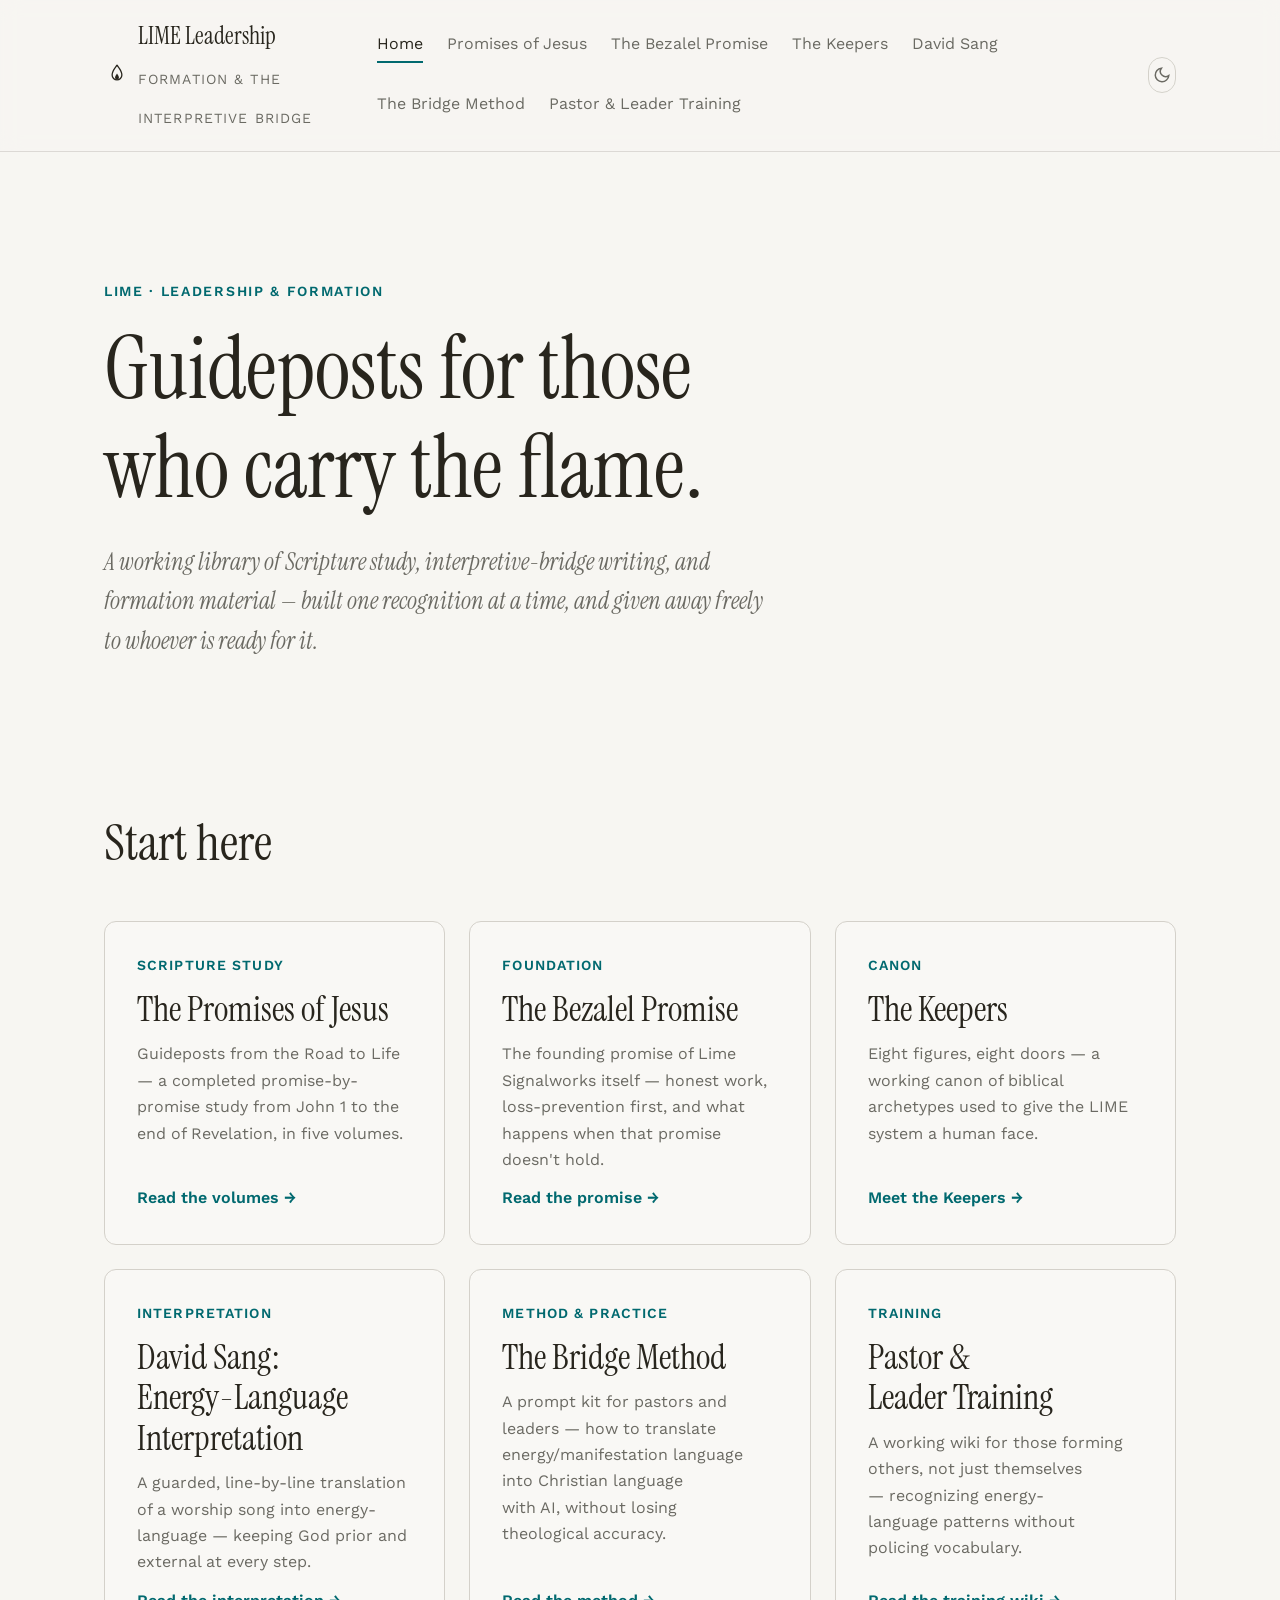
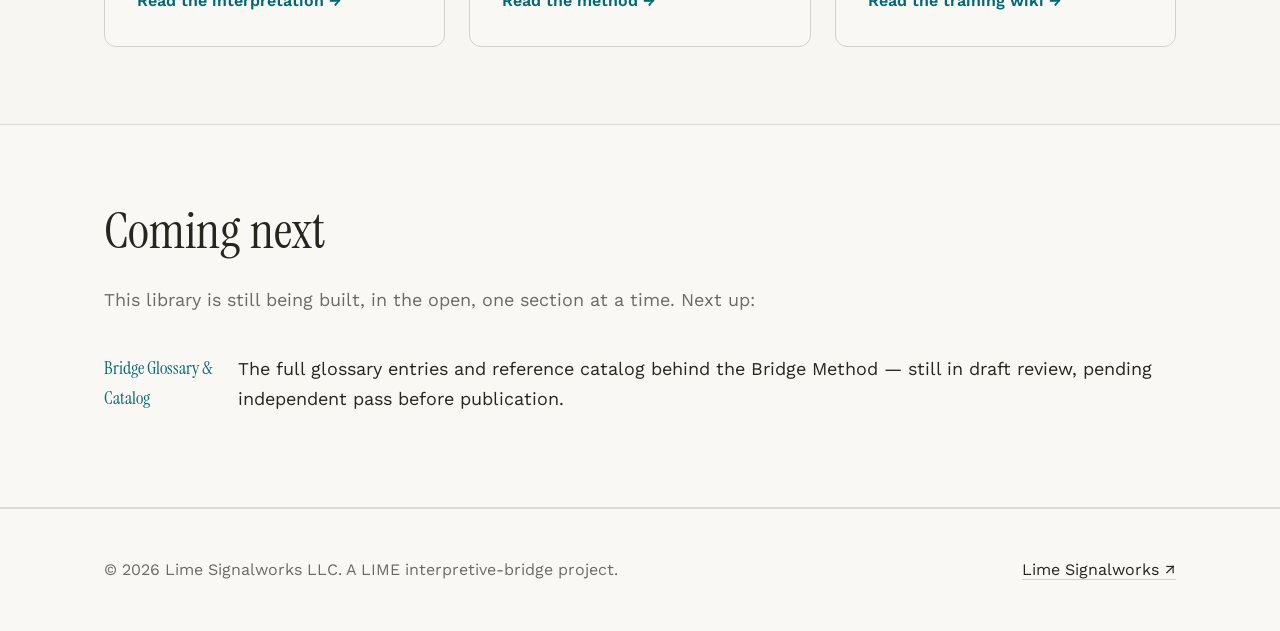
==== commit 1e0eab4c: "Add Pastor & Leader Training page Per Noal's instruction (2026-07-30). Summarizes LIME_PASTOR_LEADER" ====
--- a/index.html
+++ b/index.html
@@ -31,6 +31,7 @@
         <a href="./keepers/">The Keepers</a>
         <a href="./david-sang/">David Sang</a>
         <a href="./bridge-method/">The Bridge Method</a>
+        <a href="./pastor-training/">Pastor & Leader Training</a>
     </nav>
     <button class="theme-toggle" data-theme-toggle type="button" aria-label="Switch to dark mode"></button>
   </div>
@@ -79,6 +80,12 @@
         <p>A prompt kit for pastors and leaders &mdash; how to translate energy/manifestation language into Christian language with AI, without losing theological accuracy.</p>
         <span class="go">Read the method &rarr;</span>
       </a>
+      <a class="card" href="pastor-training/">
+        <span class="tag">Training</span>
+        <h3>Pastor &amp; Leader Training</h3>
+        <p>A working wiki for those forming others, not just themselves &mdash; recognizing energy-language patterns without policing vocabulary.</p>
+        <span class="go">Read the training wiki &rarr;</span>
+      </a>
     </div>
   </div>
 </section>
@@ -88,7 +95,6 @@
     <h2 class="section-title">Coming next</h2>
     <p style="color:var(--color-text-muted); max-width:60ch;">This library is still being built, in the open, one section at a time. Next up:</p>
     <ul class="roadmap">
-      <li><span class="vol">Pastor &amp; Leader Training</span><span>A working wiki for those forming others, not just themselves.</span></li>
       <li><span class="vol">Bridge Glossary &amp; Catalog</span><span>The full glossary entries and reference catalog behind the Bridge Method &mdash; still in draft review, pending independent pass before publication.</span></li>
     </ul>
   </div>
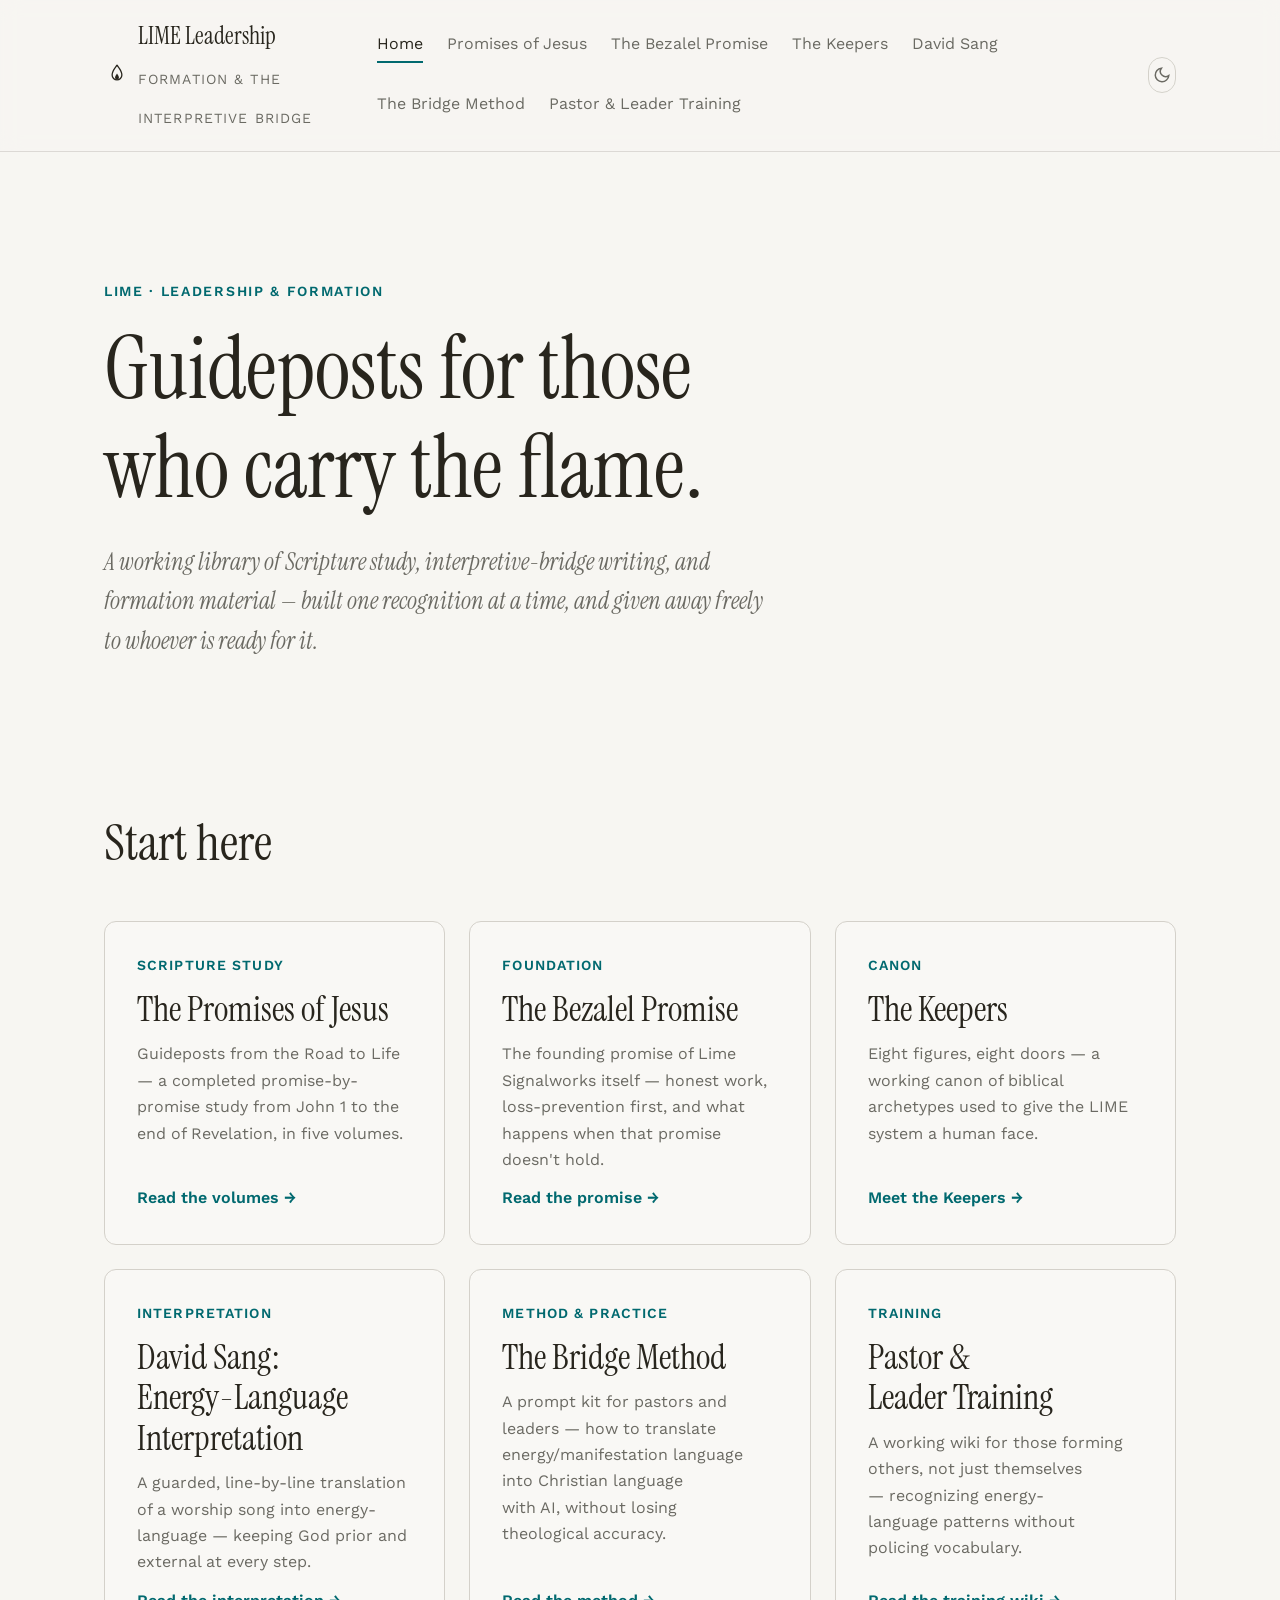
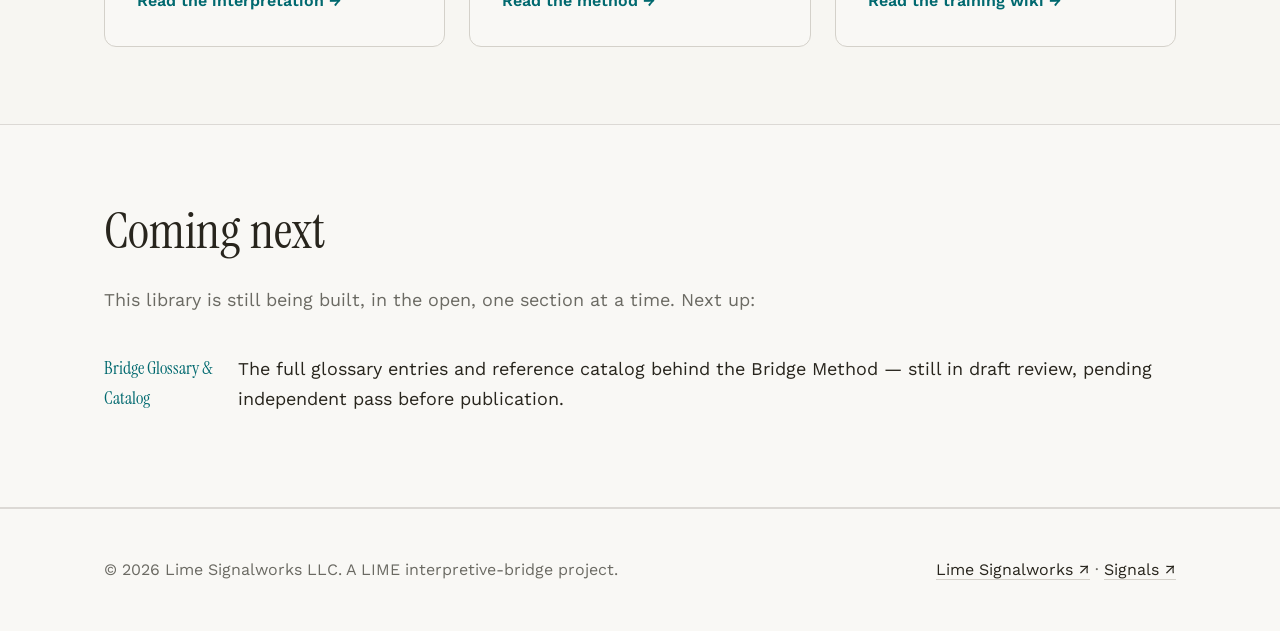
==== commit 6367bbfd: "Add Signals site to the reciprocal footer link on all 7 pages Site 1 (Harbor Now / indicators) now l" ====
--- a/index.html
+++ b/index.html
@@ -104,7 +104,11 @@
 <footer class="site-footer">
   <div class="wrap foot-grid">
     <p>&copy; 2026 Lime Signalworks LLC. A LIME interpretive-bridge project.</p>
-    <p><a class="sibling-link" href="https://limesignalworks.com" rel="noopener noreferrer">Lime Signalworks<span aria-hidden="true"> &#8599;</span></a></p>
+    <p>
+      <a class="sibling-link" href="https://limesignalworks.com" rel="noopener noreferrer">Lime Signalworks<span aria-hidden="true"> &#8599;</span></a>
+      &middot;
+      <a class="sibling-link" href="https://signals.limesignalworks.com" rel="noopener noreferrer">Signals<span aria-hidden="true"> &#8599;</span></a>
+    </p>
   </div>
 </footer>
 <script src="./assets/js/theme.js"></script>
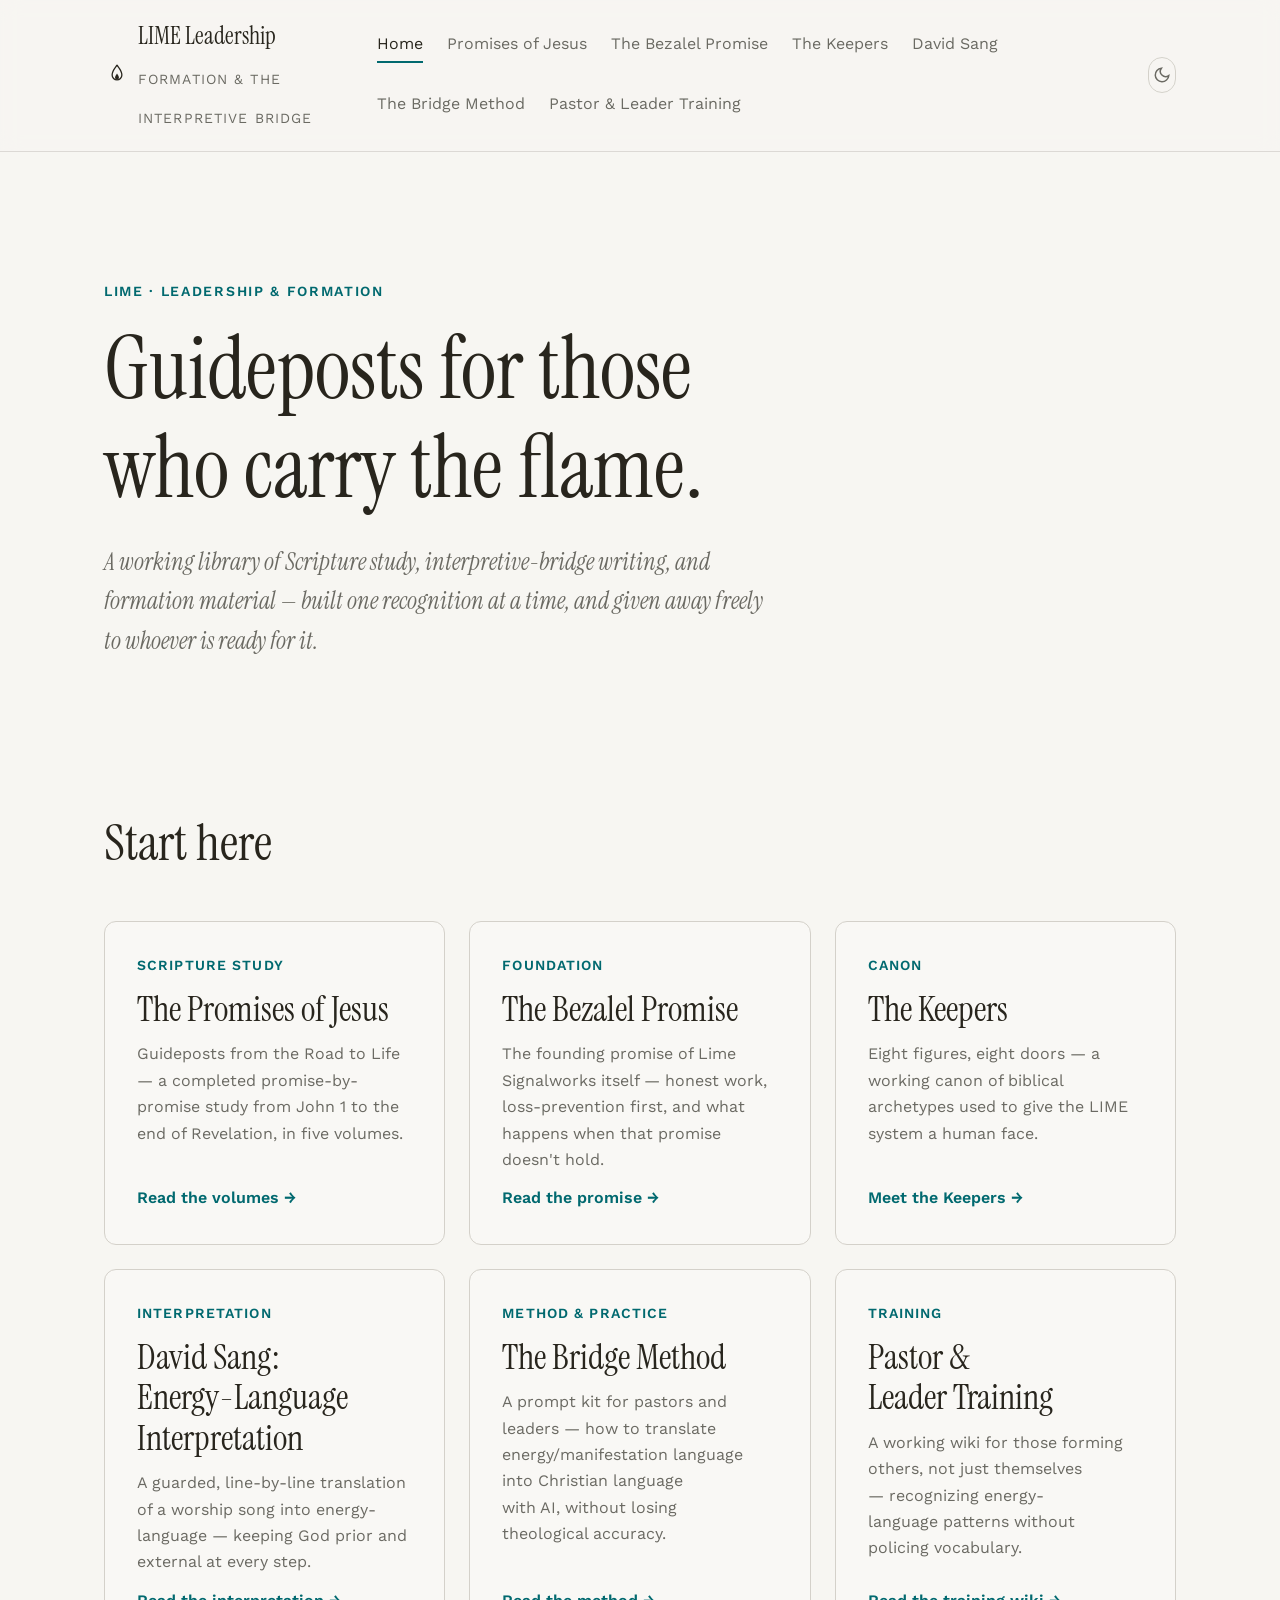
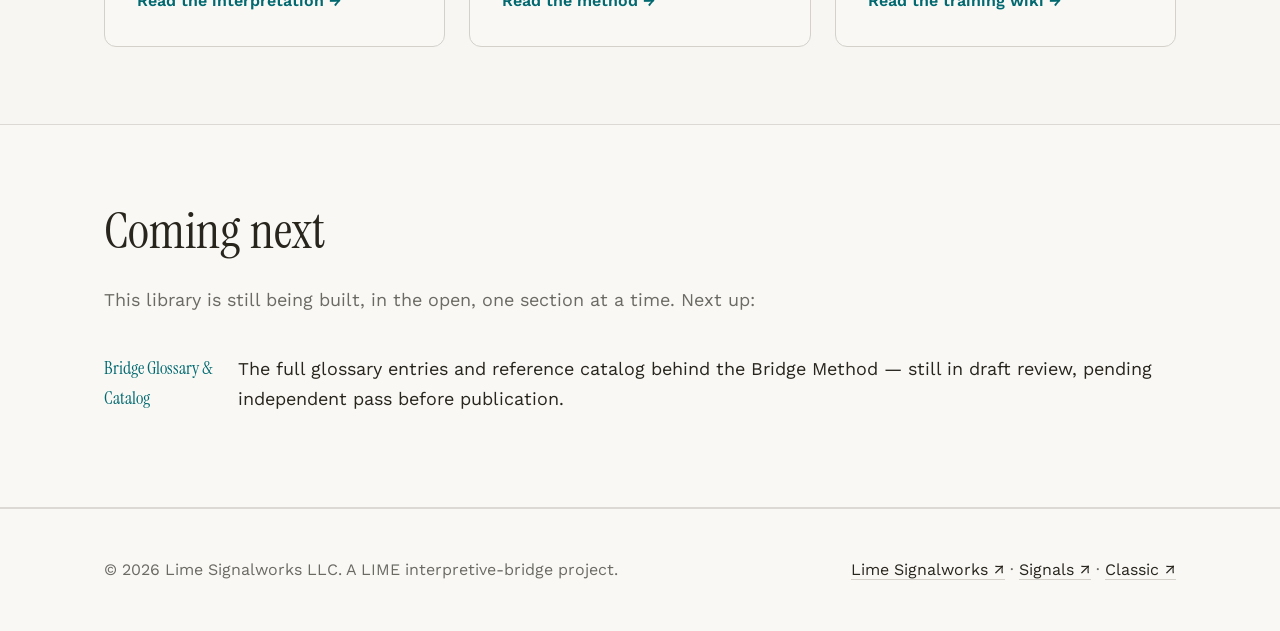
==== commit dcf36755: "Add reciprocal Lime Classic sibling-link (4th sibling site)" ====
--- a/index.html
+++ b/index.html
@@ -108,6 +108,8 @@
       <a class="sibling-link" href="https://limesignalworks.com" rel="noopener noreferrer">Lime Signalworks<span aria-hidden="true"> &#8599;</span></a>
       &middot;
       <a class="sibling-link" href="https://signals.limesignalworks.com" rel="noopener noreferrer">Signals<span aria-hidden="true"> &#8599;</span></a>
+      &middot;
+      <a class="sibling-link" href="https://classic.limesignalworks.com" rel="noopener noreferrer">Classic<span aria-hidden="true"> &#8599;</span></a>
     </p>
   </div>
 </footer>
